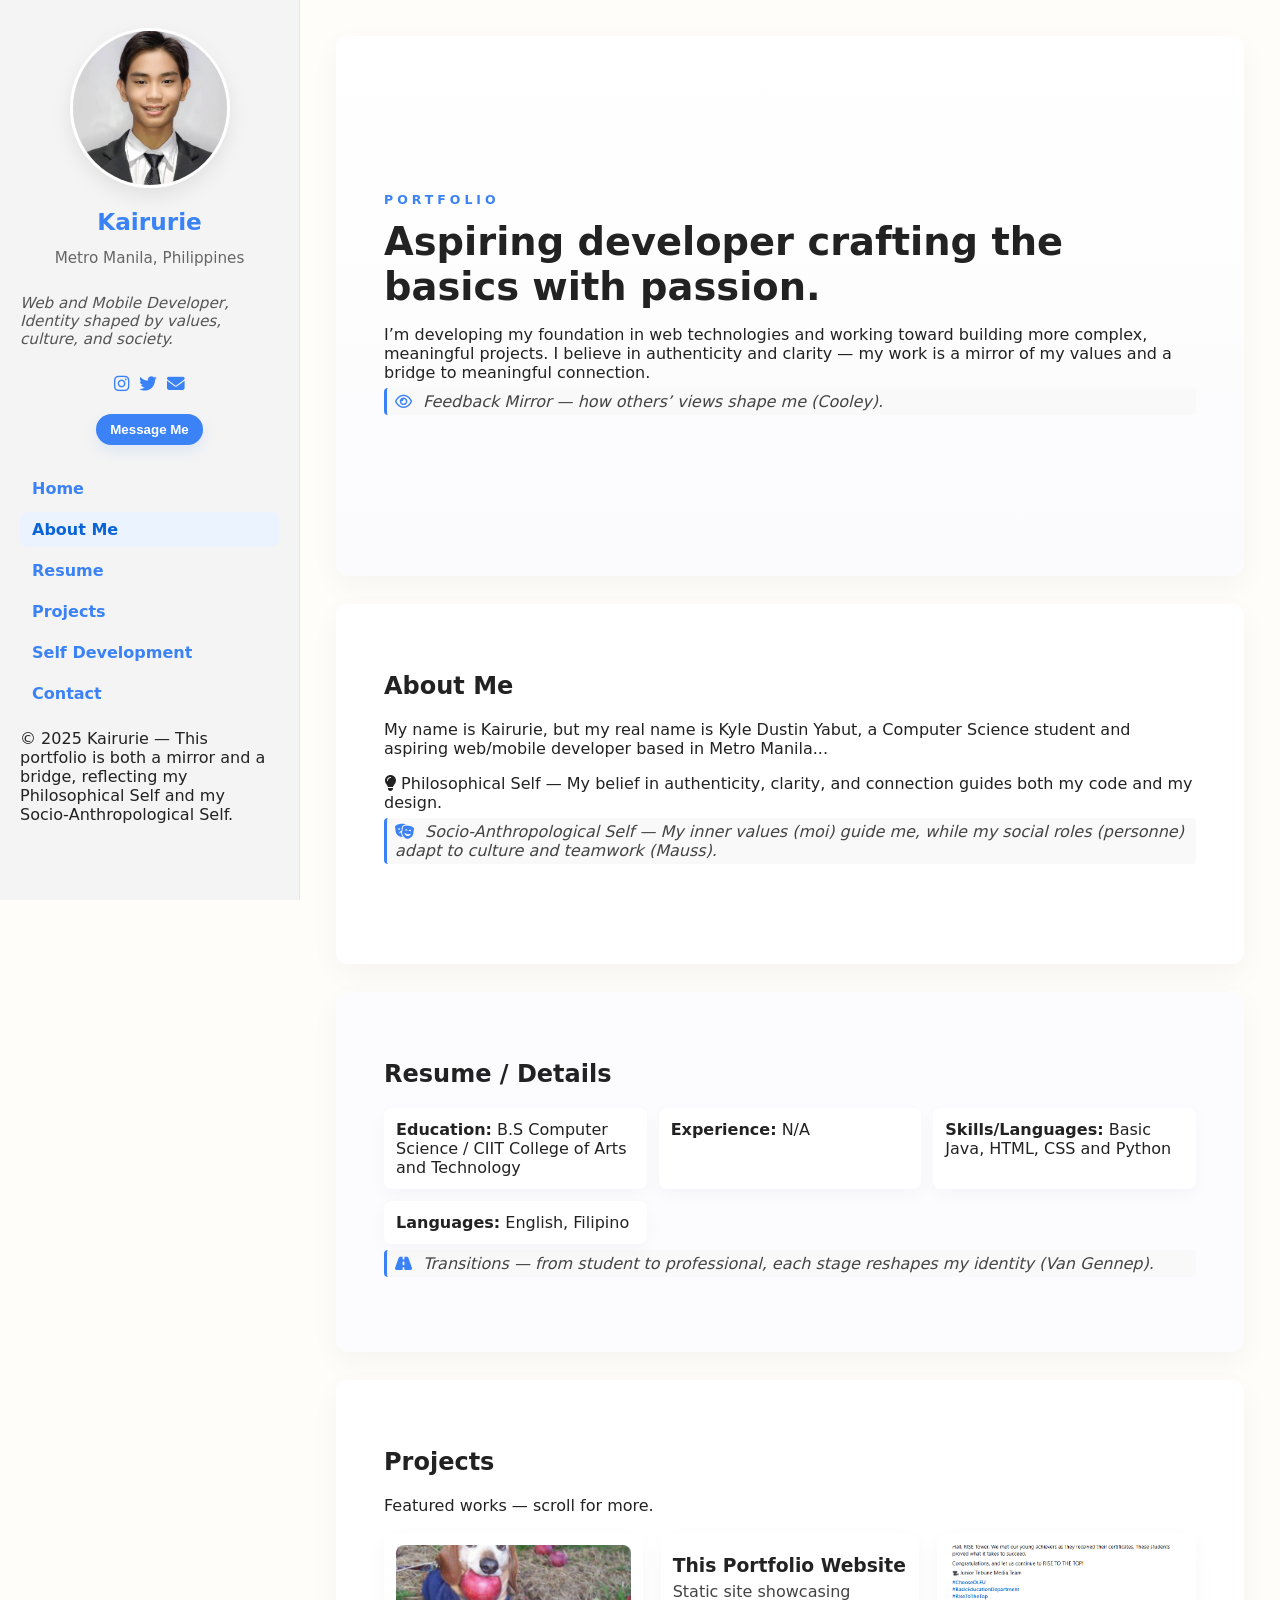
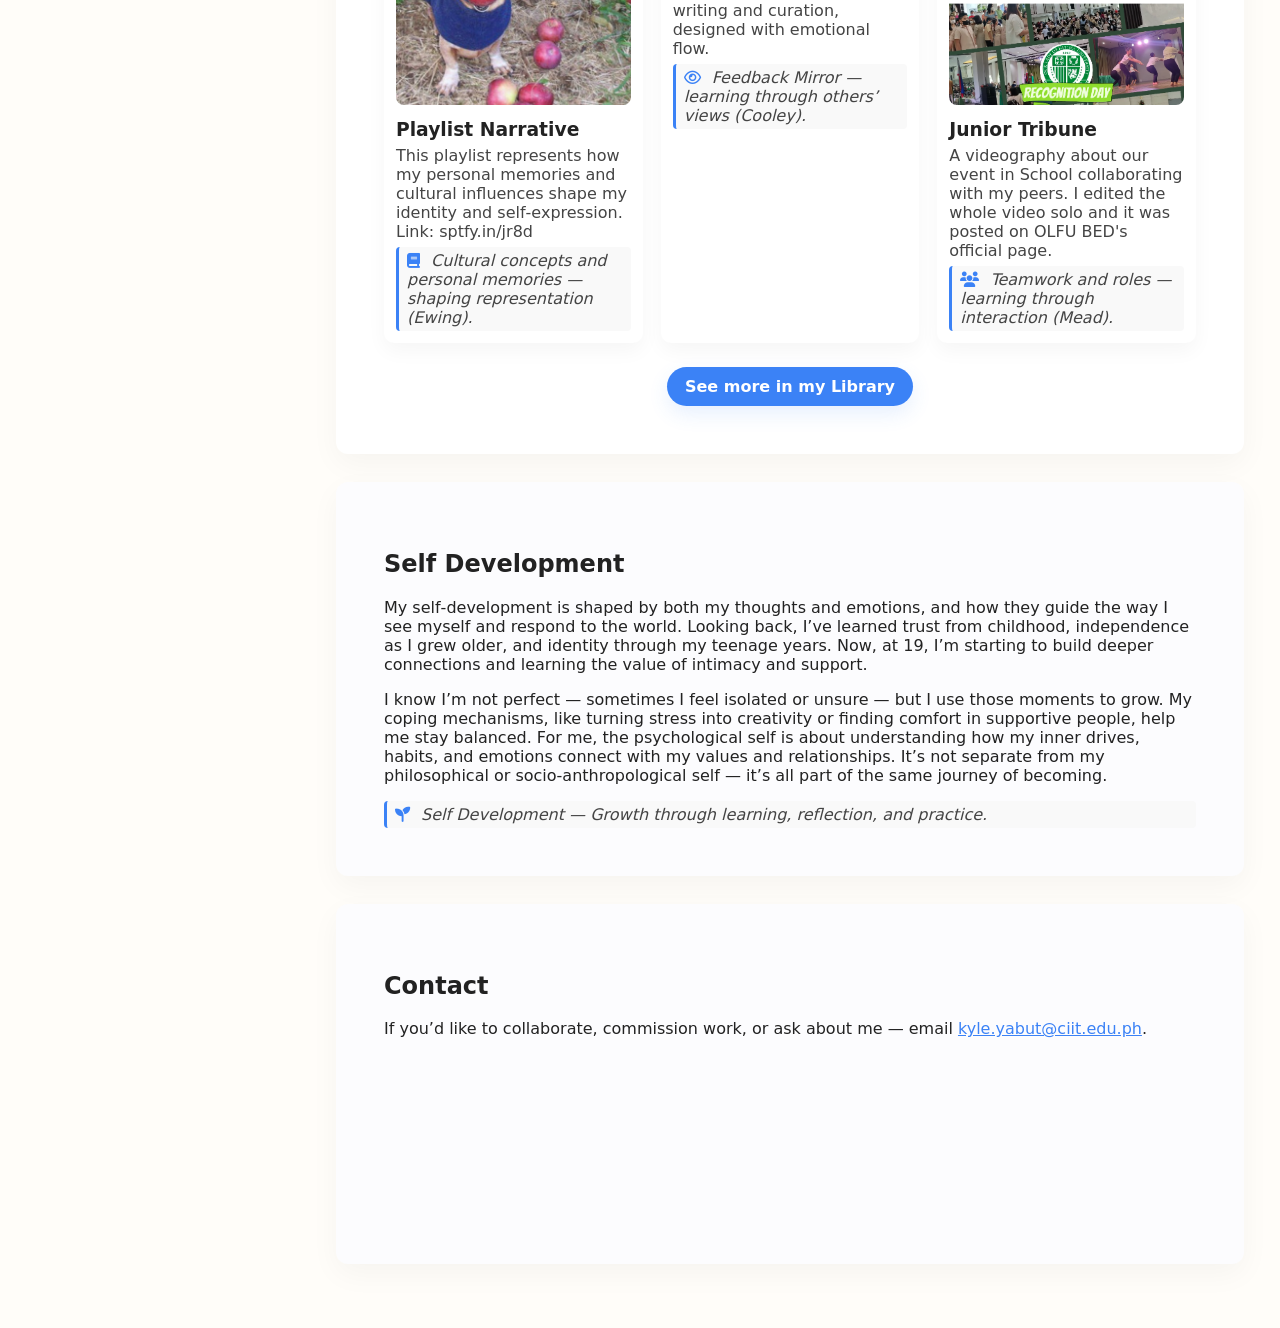
==== index.html @ 2df7af15 "Website" ====
<!DOCTYPE html>
<html lang="en">
<head>
  <meta charset="utf-8" />
  <meta name="viewport" content="width=device-width,initial-scale=1" />
  <title>Kairurie — Portfolio</title>
  <link rel="stylesheet" href="style.css" />
  <link rel="stylesheet" href="https://cdnjs.cloudflare.com/ajax/libs/font-awesome/6.4.0/css/all.min.css" />
</head>
<body>
  <div class="site">
    <aside class="sidebar">
      <img src="kkkyl.jpeg" alt="Kairurie portrait" class="profile-photo" />
      <h1 class="name">Kairurie</h1>
      <p class="subtitle">Metro Manila, Philippines</p>
      <p class="role">Web and Mobile Developer, Identity shaped by values, culture, and society.</p>

      <div class="socials">
        <a href="#" aria-label="Instagram"><i class="fab fa-instagram"></i></a>
        <a href="#" aria-label="Twitter"><i class="fab fa-twitter"></i></a>
        <a href="mailto:kyle.yabut@ciit.edu.ph" aria-label="Email"><i class="fas fa-envelope"></i></a>
      </div>

      <button class="message-btn">Message Me</button>

      <nav class="side-nav" aria-label="Main">
        <a href="#hero">Home</a>
        <a href="#about">About Me</a>
        <a href="#resume">Resume</a>
        <a href="#projects">Projects</a>
        <a href="#selfdev">Self Development</a>
        <a href="#contact">Contact</a>
      </nav>

      <div class="copyright">© 2025 Kairurie — This portfolio is both a mirror and a bridge, reflecting my Philosophical Self and my Socio‑Anthropological Self.</div>
    </aside>

    <main class="content">
      <section id="hero" class="panel hero-panel">
        <div class="panel-inner">
          <h2 class="eyebrow">PORTFOLIO</h2>
          <h3 class="headline">Aspiring developer crafting the basics with passion.</h3>
          <p>I’m developing my foundation in web technologies and working toward building more complex, meaningful projects. I believe in authenticity and clarity — my work is a mirror of my values and a bridge to meaningful connection.<br>
          <span class="theory"><i class="fa-regular fa-eye"></i> Feedback Mirror — how others’ views shape me (Cooley).</span></p>
        </div>
      </section>

      <section id="about" class="panel">
        <div class="panel-inner">
          <h2>About Me</h2>
          <p>My name is Kairurie, but my real name is Kyle Dustin Yabut, a Computer Science student and aspiring web/mobile developer based in Metro Manila...</p>
          <span class="philo-label"><i class="fa-solid fa-lightbulb"></i> Philosophical Self — My belief in authenticity, clarity, and connection guides both my code and my design.</span>
          <span class="theory"><i class="fa-solid fa-masks-theater"></i> Socio-Anthropological Self — My inner values (moi) guide me, while my social roles (personne) adapt to culture and teamwork (Mauss).</span>
        </div>
      </section>

      <section id="resume" class="panel alt">
        <div class="panel-inner">
          <h2>Resume / Details</h2>
          <ul class="two-col">
            <li><strong>Education:</strong> B.S Computer Science / CIIT College of Arts and Technology</li>
            <li><strong>Experience:</strong> N/A</li>
            <li><strong>Skills/Languages:</strong> Basic Java, HTML, CSS and Python</li>
            <li><strong>Languages:</strong> English, Filipino</li>
          </ul>
          <span class="theory"><i class="fa-solid fa-road"></i> Transitions — from student to professional, each stage reshapes my identity (Van Gennep).</span>
        </div>
      </section>

      <section id="projects" class="panel">
        <div class="panel-inner">
          <h2>Projects</h2>
          <p class="small">Featured works — scroll for more.</p>

          <div class="project-list">
            <article class="project">
              <img src="spot.png" alt="Playlist Narrative" loading="lazy" />
              <h3>Playlist Narrative</h3>
              <p>This playlist represents how my personal memories and cultural influences shape my identity and self‑expression. Link: sptfy.in/jr8d<br>
              <span class="theory"><i class="fa-solid fa-book"></i> Cultural concepts and personal memories — shaping representation (Ewing).</span></p>
            </article>

            <article class="project">
              <h3>This Portfolio Website</h3>
              <p>Static site showcasing writing and curation, designed with emotional flow.<br>
              <span class="theory"><i class="fa-regular fa-eye"></i> Feedback Mirror — learning through others’ views (Cooley).</span></p>
            </article>

            <article class="project">
              <img src="olfukvid.png" alt="Group Presentation" loading="lazy" />
              <h3>Junior Tribune</h3>
              <p>A videography about our event in School collaborating with my peers. I edited the whole video solo and it was posted on OLFU BED's official page.<br>
              <span class="theory"><i class="fa-solid fa-users"></i> Teamwork and roles — learning through interaction (Mead).</span></p>
            </article>
          </div>

          <div class="see-more-wrap">
            <a class="see-more-btn" href="library.html">See more in my Library</a>
          </div>
        </div>
      </section>

      <!-- Added this stuff which is new and will remove once the term is done -->
      <section id="selfdev" class="panel alt">
        <div class="panel-inner">
          <h2>Self Development</h2>
          <p>
            My self‑development is shaped by both my thoughts and emotions, and how they guide the way I
            see myself and respond to the world. Looking back, I’ve learned trust from childhood, 
            independence as I grew older, and identity through my teenage years. Now, at 19, I’m starting to 
            build deeper connections and learning the value of intimacy and support.
          </p>
          <p>
            I know I’m not perfect — sometimes I feel isolated or unsure — but I use those moments to grow.  
            My coping mechanisms, like turning stress into creativity or finding comfort in supportive people, 
            help me stay balanced. For me, the psychological self is about understanding how my inner drives, habits, and emotions 
            connect with my values and relationships. It’s not separate from my philosophical or 
            socio‑anthropological self — it’s all part of the same journey of becoming.  
          </p>
          <span class="theory">
            <i class="fa-solid fa-seedling"></i> Self Development — Growth through learning, reflection, and practice.
          </span>
        </div>
      </section>

      <section id="contact" class="panel alt">
        <div class="panel-inner">
          <h2>Contact</h2>
          <p>If you’d like to collaborate, commission work, or ask about me — email <a href="mailto:kyle.yabut@ciit.edu.ph">kyle.yabut@ciit.edu.ph</a>.</p>
        </div>
      </section>
    </main>
  </div>

  <script>
    // Smooth anchor scrolling
    document.querySelectorAll('a[href^="#"]').forEach(a=>{
      a.addEventListener('click', e=>{
        const target = document.querySelector(a.getAttribute('href'));
        if (target) {
          e.preventDefault();
          target.scrollIntoView({behavior:'smooth', block:'start'});
          history.replaceState(null, '', a.getAttribute('href'));
        }
      });
    });

    // Reveal panels and highlight nav
    const panels = document.querySelectorAll('.panel');
    const navLinks = document.querySelectorAll('.side-nav a');

    const obs = new IntersectionObserver((entries)=>{
      entries.forEach(entry=>{
        if (entry.isIntersecting) {
          entry.target.classList.add('visible');
          const id = entry.target.id;
          navLinks.forEach(n=> n.classList.toggle('active', n.getAttribute('href') === '#'+id));
        }
      });
    }, {threshold: 0.35});

    panels.forEach(p => obs.observe(p));
  </script>
</body>
</html>
---- style.css ----
:root{
  --accent:#3b82f6;
  --muted:#f4f4f4;
  --bg:#fffdf9;
  --text:#222;
  --maxwidth:980px;
}

/* Reset & base */
*{box-sizing:border-box}
body{
  margin:0;
  font-family: 'Poppins', system-ui, -apple-system, 'Segoe UI', Roboto, 'Helvetica Neue', Arial;
  color:var(--text);
  background:var(--bg);
  -webkit-font-smoothing:antialiased;
  scroll-behavior:smooth;
}

/* Layout */
.site{display:flex; min-height:100vh;}
.sidebar{
  width:300px;
  background:var(--muted);
  padding:28px 20px;
  border-right:1px solid #e6e6e6;
  display:flex;
  flex-direction:column;
  align-items:center;
  gap:12px;
  position:sticky;
  top:0;
  height:100vh;
  overflow:auto;
}
.profile-photo{
  width:160px; height:160px; object-fit:cover; border-radius:50%;
  box-shadow:0 8px 20px rgba(0,0,0,0.08);
  border:3px solid white;
}
.name{font-size:1.45rem; color:var(--accent); margin:8px 0 2px;}
.subtitle{font-size:0.95rem; margin:0; color:#666}
.role{font-style:italic; color:#555; font-size:0.95rem; margin-bottom:8px}

/* Socials & button */
.socials{display:flex; gap:10px; margin-top:6px}
.socials a{color:var(--accent); font-size:1.1rem; text-decoration:none}
.socials a:hover{color:#1f4fb7}
.message-btn{
  margin-top:8px;
  background:var(--accent); color:#fff; border:0; padding:8px 14px;
  border-radius:999px; cursor:pointer; font-weight:600;
  box-shadow:0 6px 14px rgba(59,130,246,0.12);
}
.side-nav{margin-top:14px; width:100%}
.side-nav a{
  display:block; padding:8px 12px; color:var(--accent); text-decoration:none;
  font-weight:600; border-radius:8px; margin-bottom:6px;
}
.side-nav a.active, .side-nav a:hover{
  background:#eaf3ff; color:#0b64d6;
}
copyright{margin-top:auto;color:#aaa;font-size:0.85rem}

/* Content / panels */
.content{flex:1; padding:36px; max-width:var(--maxwidth); margin:0 auto; background:transparent}

/* panel base */
.panel{
  padding:48px; border-radius:12px; min-height:40vh;
  background:#ffffff; box-shadow:0 10px 30px rgba(12,20,30,0.04);
  margin-bottom:28px;
  opacity:0; transform:translateY(18px); transition:opacity .6s ease, transform .6s ease;
}
.panel.visible{ opacity:1; transform:none; }
.panel-inner{max-width:920px; margin:0 auto}
.hero-panel{background:linear-gradient(180deg,#fff 0%, #fbfbfd 100%); min-height:60vh; display:flex; align-items:center}
.eyebrow{letter-spacing:4px; font-size:0.78rem; color:var(--accent); margin-bottom:12px}
.headline{font-size:clamp(1.6rem,3.4vw,2.4rem); margin:0 0 12px}
.lead{max-width:72ch; color:#444}

/* alternate style */
.panel.alt{background:#fcfcfe}

/* two-column resume list */
.two-col{display:grid; gap:12px; grid-template-columns:repeat(auto-fit,minmax(220px,1fr)); list-style:none; padding:0; margin:0}
.two-col li{background:#fff; padding:12px; border-radius:8px; box-shadow:0 6px 18px rgba(0,0,0,0.03)}

/* project cards */
.project-list{display:grid; grid-template-columns:repeat(auto-fit,minmax(240px,1fr)); gap:18px; margin-top:18px}
.project{background:#fff; padding:12px; border-radius:10px; box-shadow:0 8px 20px rgba(0,0,0,0.04)}
.project img{width:100%; height:160px; object-fit:cover; border-radius:8px}
.project h3{margin:10px 0 6px}
.project p{margin:0;color:#444}

/* See more button */
.see-more-wrap { text-align: center; margin-top: 24px; }
.see-more-btn {
  display: inline-block;
  background: var(--accent);
  color: #fff;
  padding: 10px 18px;
  border-radius: 999px;
  font-weight: 700;
  text-decoration: none;
  box-shadow: 0 8px 20px rgba(59,130,246,0.12);
  transition: transform .18s ease, box-shadow .18s ease;
}
.see-more-btn:hover { transform: translateY(-3px); box-shadow: 0 14px 34px rgba(59,130,246,0.14); }

/* responsive */
@media (max-width:900px){
  .site{flex-direction:column;}
  .sidebar{width:100%; height:auto; position:relative; flex-direction:row; gap:12px; padding:14px; align-items:flex-start}
  .profile-photo{width:64px; height:64px}
  .name{font-size:1rem}
  .side-nav{display:none}
  .content{padding:20px}
  .panel{padding:28px}
}

/* helpers */
a { color:var(--accent) }

/* === NEW THEORY LABEL STYLES === */
.theory {
  display: block;
  margin-top: 6px;
  font-style: italic;
  color: #444;
  padding: 4px 8px;
  background: #f9f9f9;
  border-left: 3px solid var(--accent);
  border-radius: 4px;
}

.theory i {
  margin-right: 6px;
  color: var(--accent);
  font-size: 0.95rem;
}
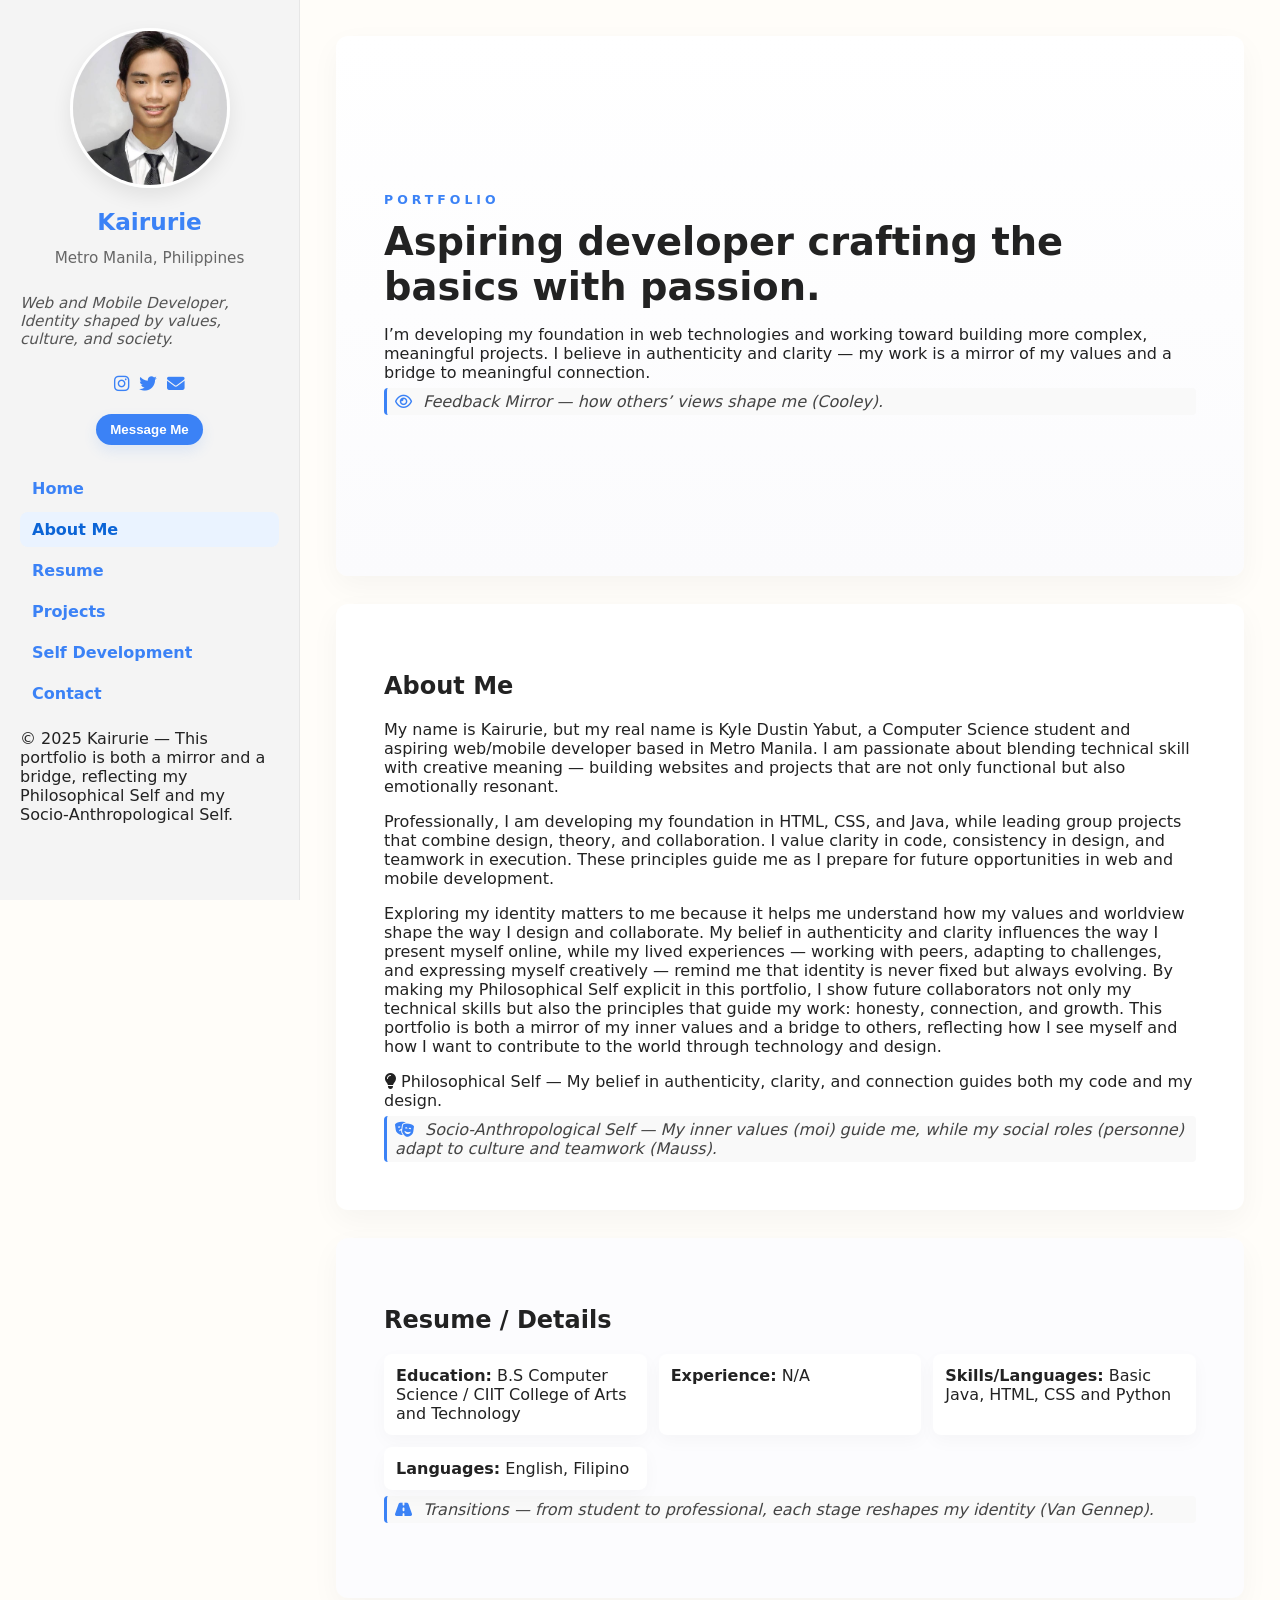
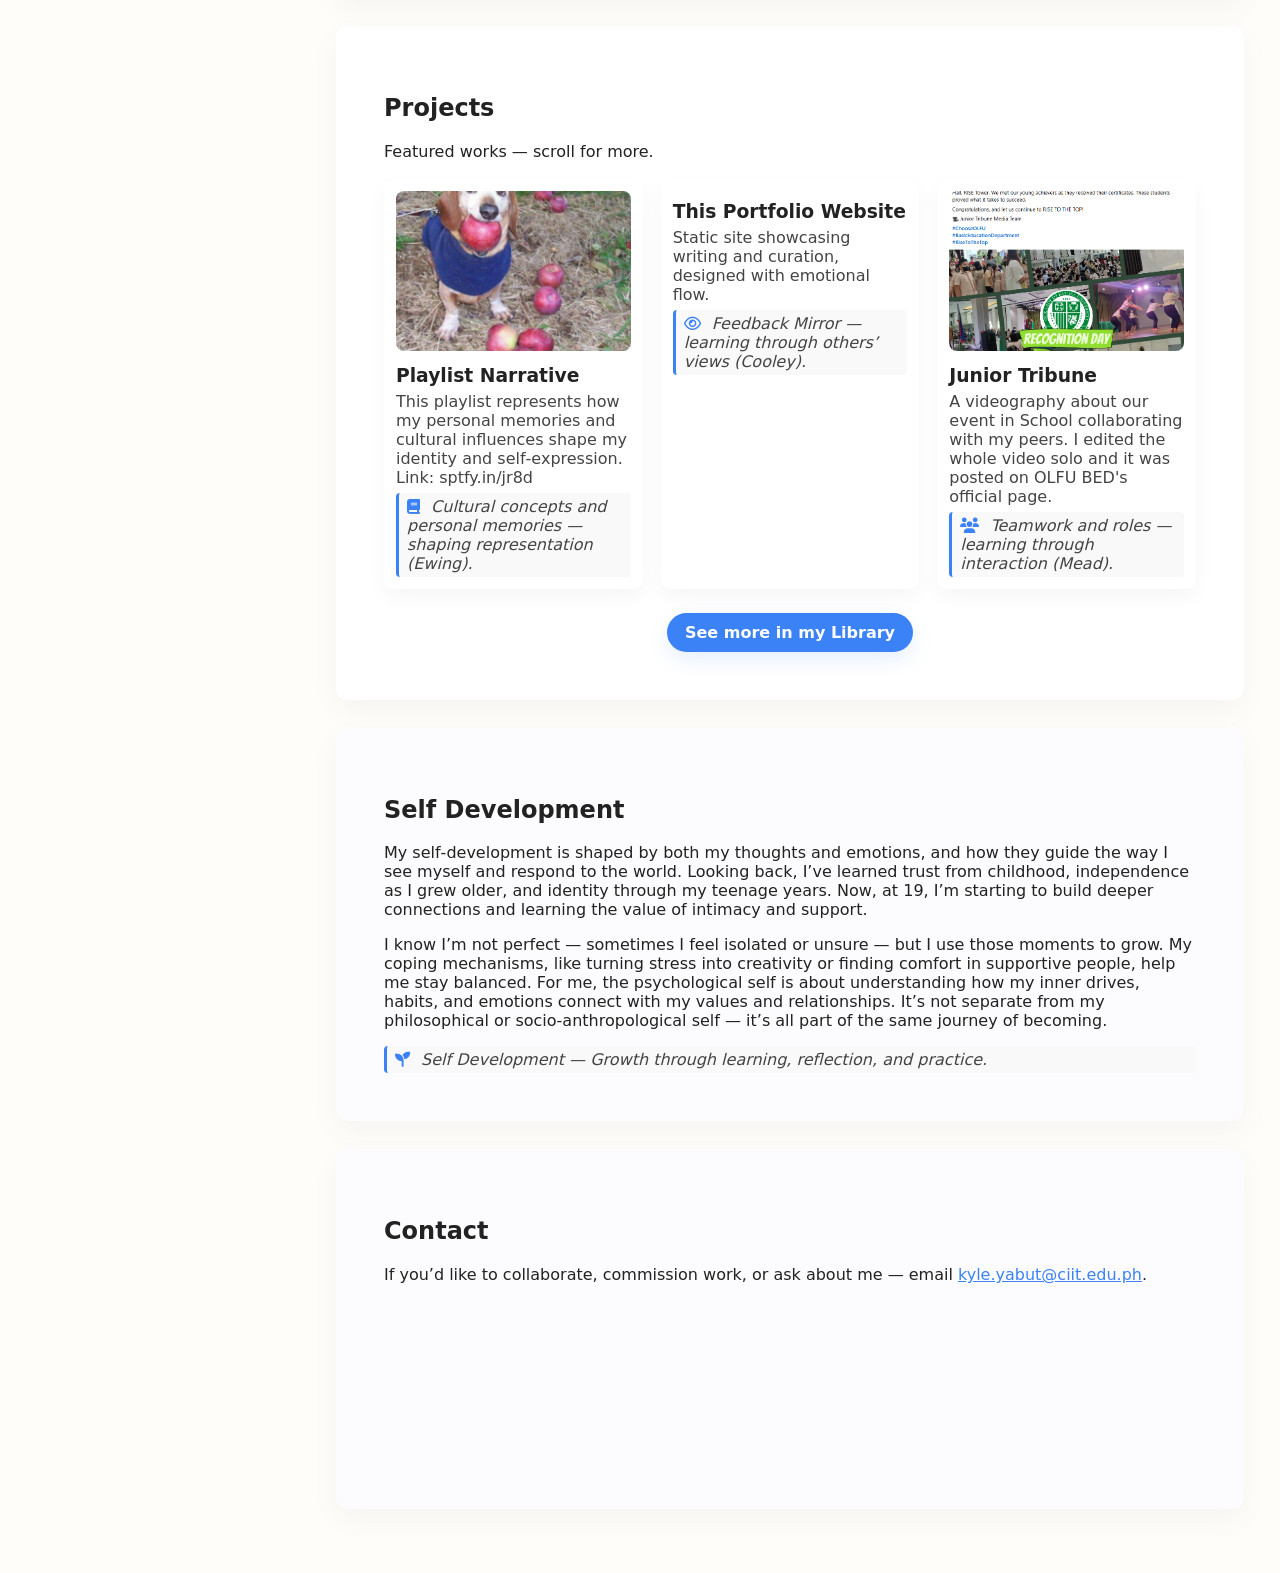
==== commit d277f1a0: "Update index.html" ====
--- a/index.html
+++ b/index.html
@@ -46,13 +46,41 @@
       </section>
 
       <section id="about" class="panel">
-        <div class="panel-inner">
-          <h2>About Me</h2>
-          <p>My name is Kairurie, but my real name is Kyle Dustin Yabut, a Computer Science student and aspiring web/mobile developer based in Metro Manila...</p>
-          <span class="philo-label"><i class="fa-solid fa-lightbulb"></i> Philosophical Self — My belief in authenticity, clarity, and connection guides both my code and my design.</span>
-          <span class="theory"><i class="fa-solid fa-masks-theater"></i> Socio-Anthropological Self — My inner values (moi) guide me, while my social roles (personne) adapt to culture and teamwork (Mauss).</span>
-        </div>
-      </section>
+  <div class="panel-inner">
+    <h2>About Me</h2>
+    <p>
+      My name is Kairurie, but my real name is Kyle Dustin Yabut, a Computer Science student and aspiring web/mobile developer based in Metro Manila. 
+      I am passionate about blending technical skill with creative meaning — building websites and projects that 
+      are not only functional but also emotionally resonant.
+    </p>
+    <p>
+      Professionally, I am developing my foundation in HTML, CSS, and Java, while leading group projects that 
+      combine design, theory, and collaboration. I value clarity in code, consistency in design, and teamwork 
+      in execution. These principles guide me as I prepare for future opportunities in web and mobile development.
+    </p>
+    <p>
+      Exploring my identity matters to me because it helps me understand how my values and worldview shape the way I design and collaborate.
+      My belief in authenticity and clarity influences the way I present myself online, while my lived experiences — working with peers, 
+      adapting to challenges, and expressing myself creatively — remind me that identity is never fixed but always evolving. By making my 
+      Philosophical Self explicit in this portfolio, I show future collaborators not only my technical skills but also the principles that guide my work:
+      honesty, connection, and growth. This portfolio is both a mirror of my inner values and a bridge to others, reflecting how I see myself and how 
+      I want to contribute to the world through technology and design.
+    </p>
+
+    <!-- Explicit Philosophical Self label -->
+    <span class="philo-label">
+      <i class="fa-solid fa-lightbulb"></i> Philosophical Self — My belief in authenticity, clarity, and connection 
+      guides both my code and my design.
+    </span>
+
+    <!-- Socio-Anthropological Self label -->
+    <span class="theory">
+      <i class="fa-solid fa-masks-theater"></i> Socio-Anthropological Self — My inner values (moi) guide me, while 
+      my social roles (personne) adapt to culture and teamwork (Mauss).
+    </span>
+  </div>
+</section>
+
 
       <section id="resume" class="panel alt">
         <div class="panel-inner">
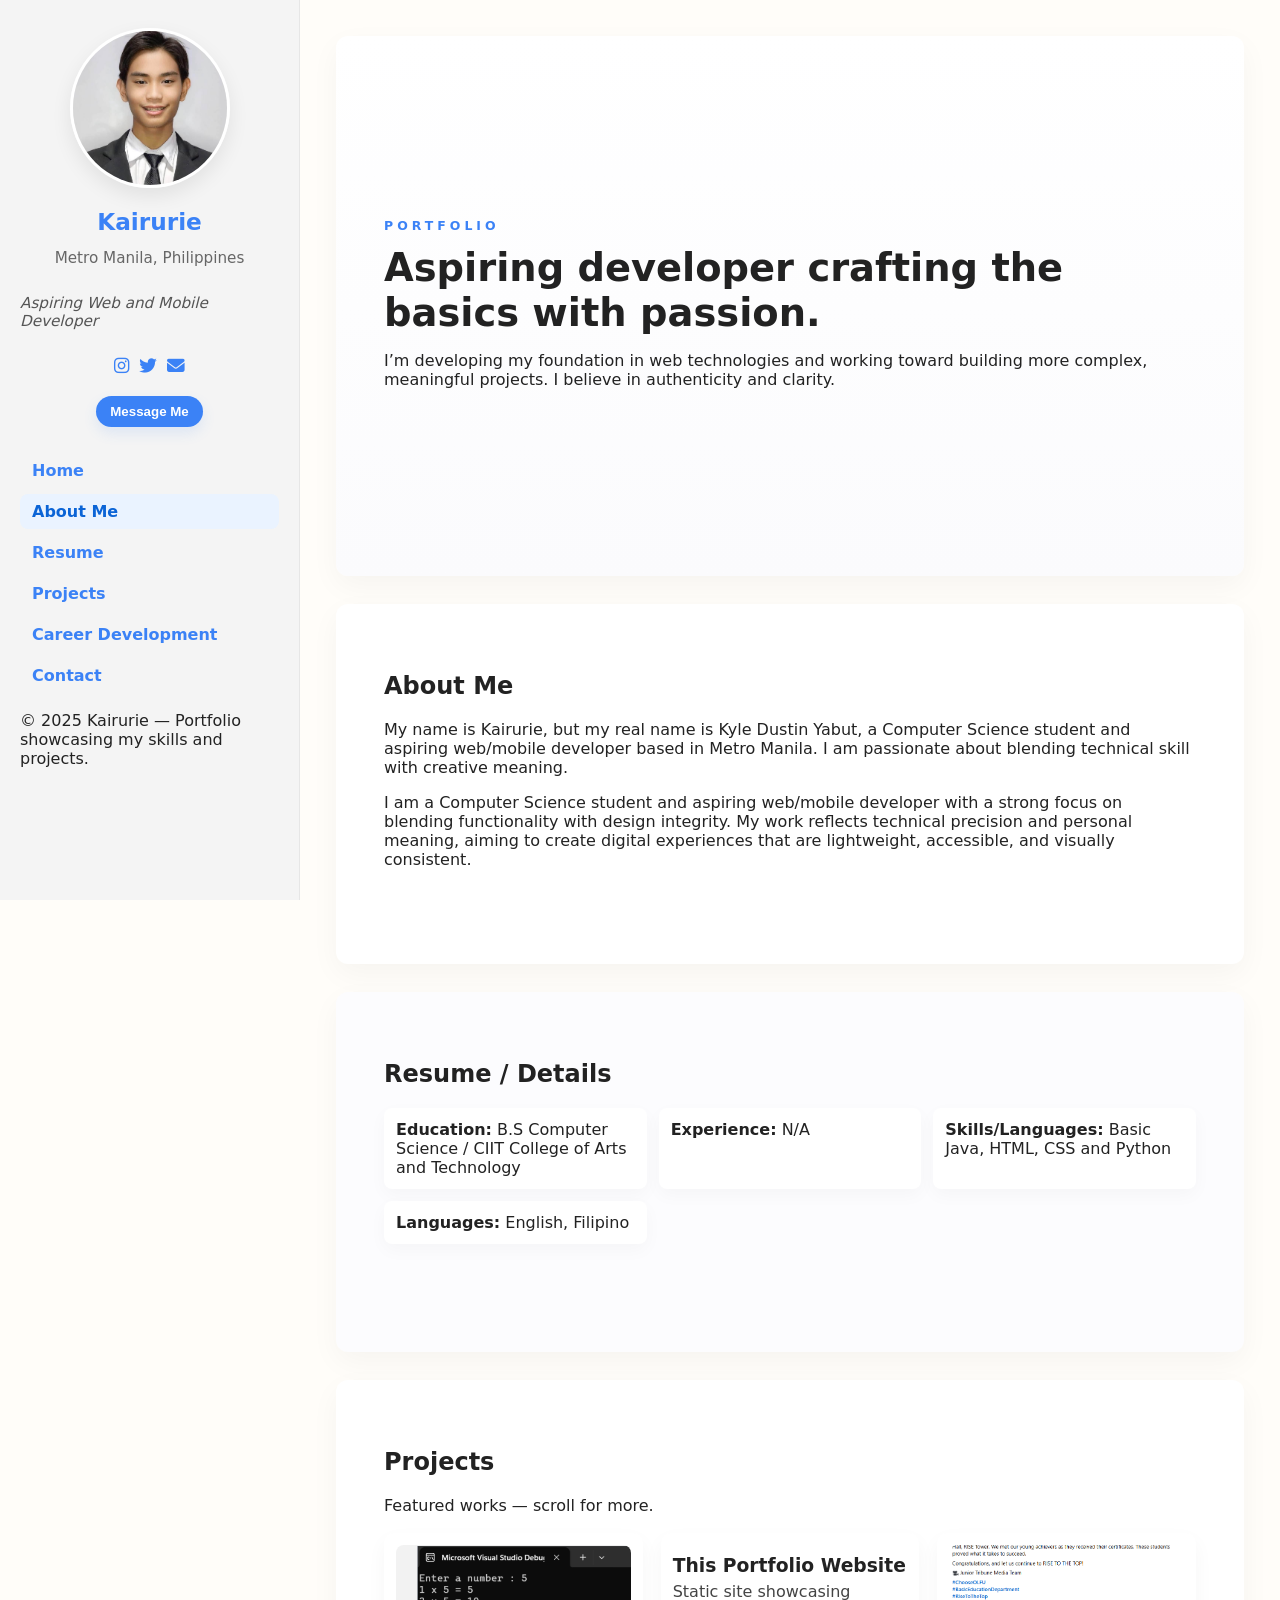
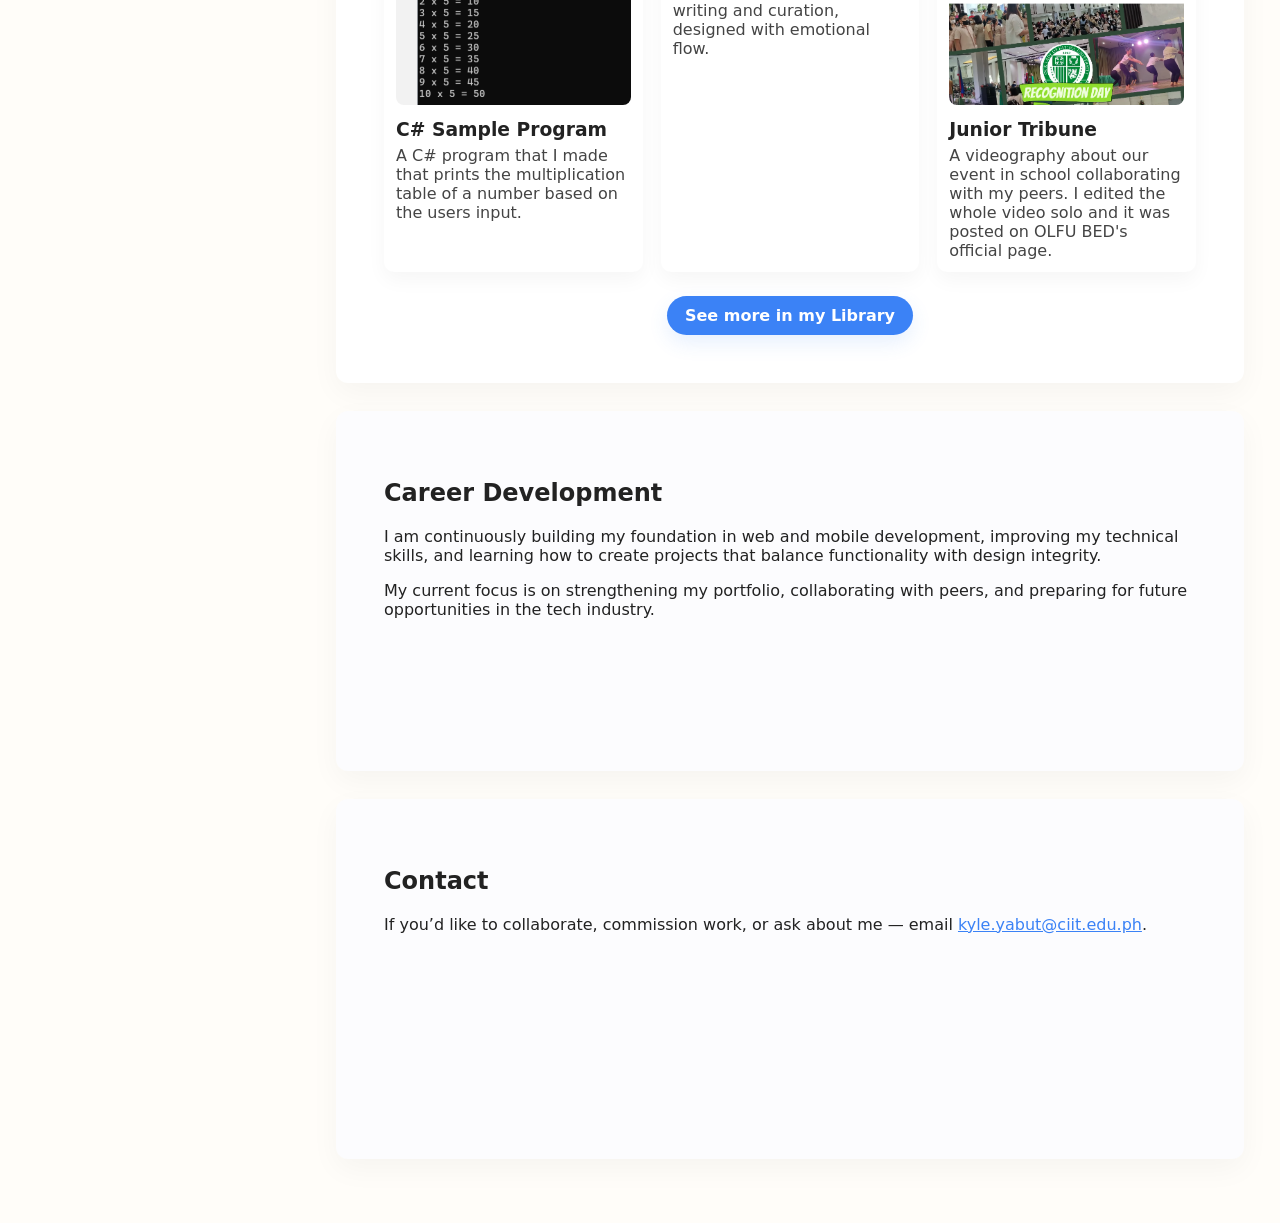
==== commit ee4e6cd6: "NewSite" ====
--- a/index.html
+++ b/index.html
@@ -13,7 +13,7 @@
       <img src="kkkyl.jpeg" alt="Kairurie portrait" class="profile-photo" />
       <h1 class="name">Kairurie</h1>
       <p class="subtitle">Metro Manila, Philippines</p>
-      <p class="role">Web and Mobile Developer, Identity shaped by values, culture, and society.</p>
+      <p class="role">Aspiring Web and Mobile Developer</p>
 
       <div class="socials">
         <a href="#" aria-label="Instagram"><i class="fab fa-instagram"></i></a>
@@ -28,11 +28,11 @@
         <a href="#about">About Me</a>
         <a href="#resume">Resume</a>
         <a href="#projects">Projects</a>
-        <a href="#selfdev">Self Development</a>
+        <a href="#career">Career Development</a>
         <a href="#contact">Contact</a>
       </nav>
 
-      <div class="copyright">© 2025 Kairurie — This portfolio is both a mirror and a bridge, reflecting my Philosophical Self and my Socio‑Anthropological Self.</div>
+      <div class="copyright">© 2025 Kairurie — Portfolio showcasing my skills and projects.</div>
     </aside>
 
     <main class="content">
@@ -40,47 +40,24 @@
         <div class="panel-inner">
           <h2 class="eyebrow">PORTFOLIO</h2>
           <h3 class="headline">Aspiring developer crafting the basics with passion.</h3>
-          <p>I’m developing my foundation in web technologies and working toward building more complex, meaningful projects. I believe in authenticity and clarity — my work is a mirror of my values and a bridge to meaningful connection.<br>
-          <span class="theory"><i class="fa-regular fa-eye"></i> Feedback Mirror — how others’ views shape me (Cooley).</span></p>
+          <p>I’m developing my foundation in web technologies and working toward building more complex, meaningful projects. I believe in authenticity and clarity.</p>
         </div>
       </section>
 
       <section id="about" class="panel">
-  <div class="panel-inner">
-    <h2>About Me</h2>
-    <p>
-      My name is Kairurie, but my real name is Kyle Dustin Yabut, a Computer Science student and aspiring web/mobile developer based in Metro Manila. 
-      I am passionate about blending technical skill with creative meaning — building websites and projects that 
-      are not only functional but also emotionally resonant.
-    </p>
-    <p>
-      Professionally, I am developing my foundation in HTML, CSS, and Java, while leading group projects that 
-      combine design, theory, and collaboration. I value clarity in code, consistency in design, and teamwork 
-      in execution. These principles guide me as I prepare for future opportunities in web and mobile development.
-    </p>
-    <p>
-      Exploring my identity matters to me because it helps me understand how my values and worldview shape the way I design and collaborate.
-      My belief in authenticity and clarity influences the way I present myself online, while my lived experiences — working with peers, 
-      adapting to challenges, and expressing myself creatively — remind me that identity is never fixed but always evolving. By making my 
-      Philosophical Self explicit in this portfolio, I show future collaborators not only my technical skills but also the principles that guide my work:
-      honesty, connection, and growth. This portfolio is both a mirror of my inner values and a bridge to others, reflecting how I see myself and how 
-      I want to contribute to the world through technology and design.
-    </p>
-
-    <!-- Explicit Philosophical Self label -->
-    <span class="philo-label">
-      <i class="fa-solid fa-lightbulb"></i> Philosophical Self — My belief in authenticity, clarity, and connection 
-      guides both my code and my design.
-    </span>
-
-    <!-- Socio-Anthropological Self label -->
-    <span class="theory">
-      <i class="fa-solid fa-masks-theater"></i> Socio-Anthropological Self — My inner values (moi) guide me, while 
-      my social roles (personne) adapt to culture and teamwork (Mauss).
-    </span>
-  </div>
-</section>
-
+        <div class="panel-inner">
+          <h2>About Me</h2>
+          <p>
+            My name is Kairurie, but my real name is Kyle Dustin Yabut, a Computer Science student and aspiring web/mobile developer based in Metro Manila. 
+            I am passionate about blending technical skill with creative meaning.
+          </p>
+          <p>
+            I am a Computer Science student and aspiring web/mobile developer with a strong focus on blending functionality with design integrity. 
+            My work reflects technical precision and personal meaning, aiming to create digital experiences that are lightweight, 
+            accessible, and visually consistent.
+          </p>
+        </div>
+      </section>
 
       <section id="resume" class="panel alt">
         <div class="panel-inner">
@@ -91,7 +68,6 @@
             <li><strong>Skills/Languages:</strong> Basic Java, HTML, CSS and Python</li>
             <li><strong>Languages:</strong> English, Filipino</li>
           </ul>
-          <span class="theory"><i class="fa-solid fa-road"></i> Transitions — from student to professional, each stage reshapes my identity (Van Gennep).</span>
         </div>
       </section>
 
@@ -102,23 +78,20 @@
 
           <div class="project-list">
             <article class="project">
-              <img src="spot.png" alt="Playlist Narrative" loading="lazy" />
-              <h3>Playlist Narrative</h3>
-              <p>This playlist represents how my personal memories and cultural influences shape my identity and self‑expression. Link: sptfy.in/jr8d<br>
-              <span class="theory"><i class="fa-solid fa-book"></i> Cultural concepts and personal memories — shaping representation (Ewing).</span></p>
+              <img src="Mult.png" alt="Playlist Narrative" loading="lazy" />
+              <h3>C# Sample Program</h3>
+              <p>A C# program that I made that prints the multiplication table of a number based on the users input.</p>
             </article>
 
             <article class="project">
               <h3>This Portfolio Website</h3>
-              <p>Static site showcasing writing and curation, designed with emotional flow.<br>
-              <span class="theory"><i class="fa-regular fa-eye"></i> Feedback Mirror — learning through others’ views (Cooley).</span></p>
+              <p>Static site showcasing writing and curation, designed with emotional flow.</p>
             </article>
 
             <article class="project">
               <img src="olfukvid.png" alt="Group Presentation" loading="lazy" />
               <h3>Junior Tribune</h3>
-              <p>A videography about our event in School collaborating with my peers. I edited the whole video solo and it was posted on OLFU BED's official page.<br>
-              <span class="theory"><i class="fa-solid fa-users"></i> Teamwork and roles — learning through interaction (Mead).</span></p>
+              <p>A videography about our event in school collaborating with my peers. I edited the whole video solo and it was posted on OLFU BED's official page.</p>
             </article>
           </div>
 
@@ -128,26 +101,15 @@
         </div>
       </section>
 
-      <!-- Added this stuff which is new and will remove once the term is done -->
-      <section id="selfdev" class="panel alt">
+      <section id="career" class="panel alt">
         <div class="panel-inner">
-          <h2>Self Development</h2>
+          <h2>Career Development</h2>
           <p>
-            My self‑development is shaped by both my thoughts and emotions, and how they guide the way I
-            see myself and respond to the world. Looking back, I’ve learned trust from childhood, 
-            independence as I grew older, and identity through my teenage years. Now, at 19, I’m starting to 
-            build deeper connections and learning the value of intimacy and support.
+            I am continuously building my foundation in web and mobile development, improving my technical skills, and learning how to create projects that balance functionality with design integrity. 
           </p>
           <p>
-            I know I’m not perfect — sometimes I feel isolated or unsure — but I use those moments to grow.  
-            My coping mechanisms, like turning stress into creativity or finding comfort in supportive people, 
-            help me stay balanced. For me, the psychological self is about understanding how my inner drives, habits, and emotions 
-            connect with my values and relationships. It’s not separate from my philosophical or 
-            socio‑anthropological self — it’s all part of the same journey of becoming.  
+            My current focus is on strengthening my portfolio, collaborating with peers, and preparing for future opportunities in the tech industry.
           </p>
-          <span class="theory">
-            <i class="fa-solid fa-seedling"></i> Self Development — Growth through learning, reflection, and practice.
-          </span>
         </div>
       </section>
 
